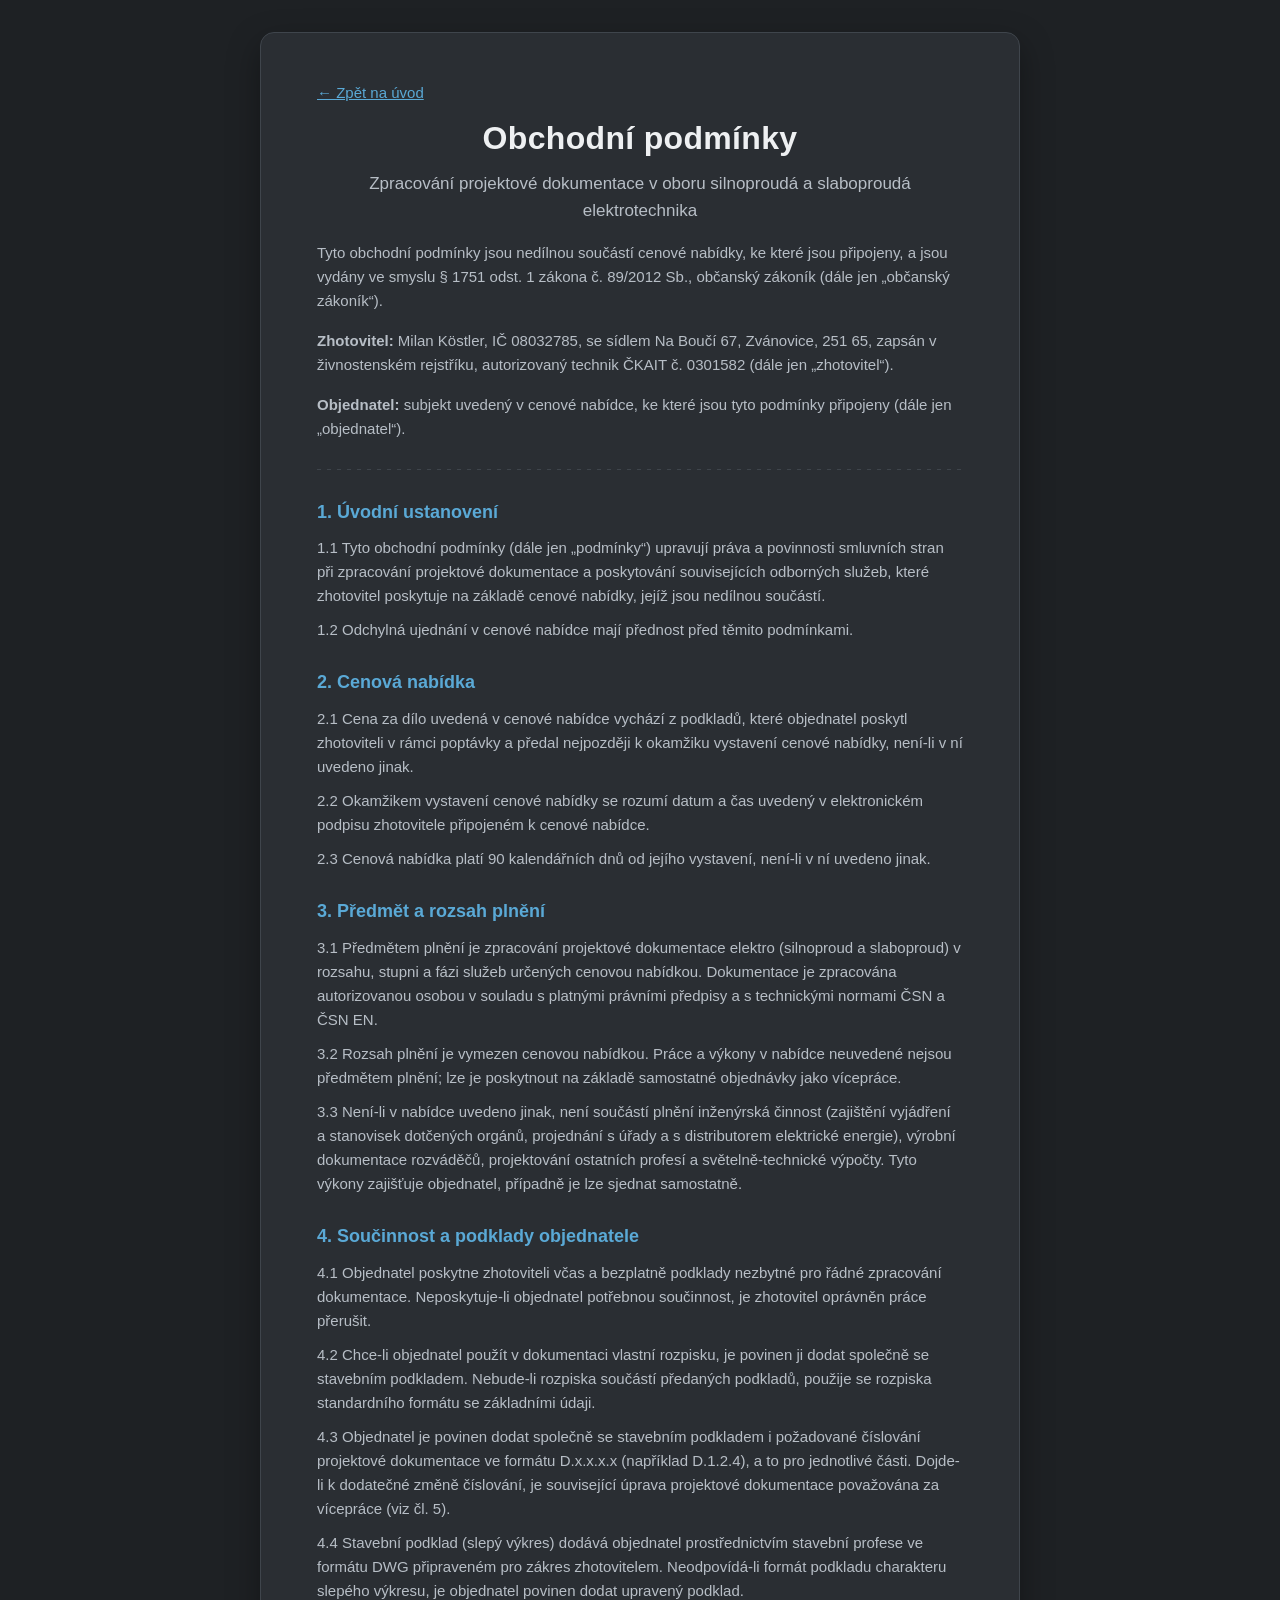
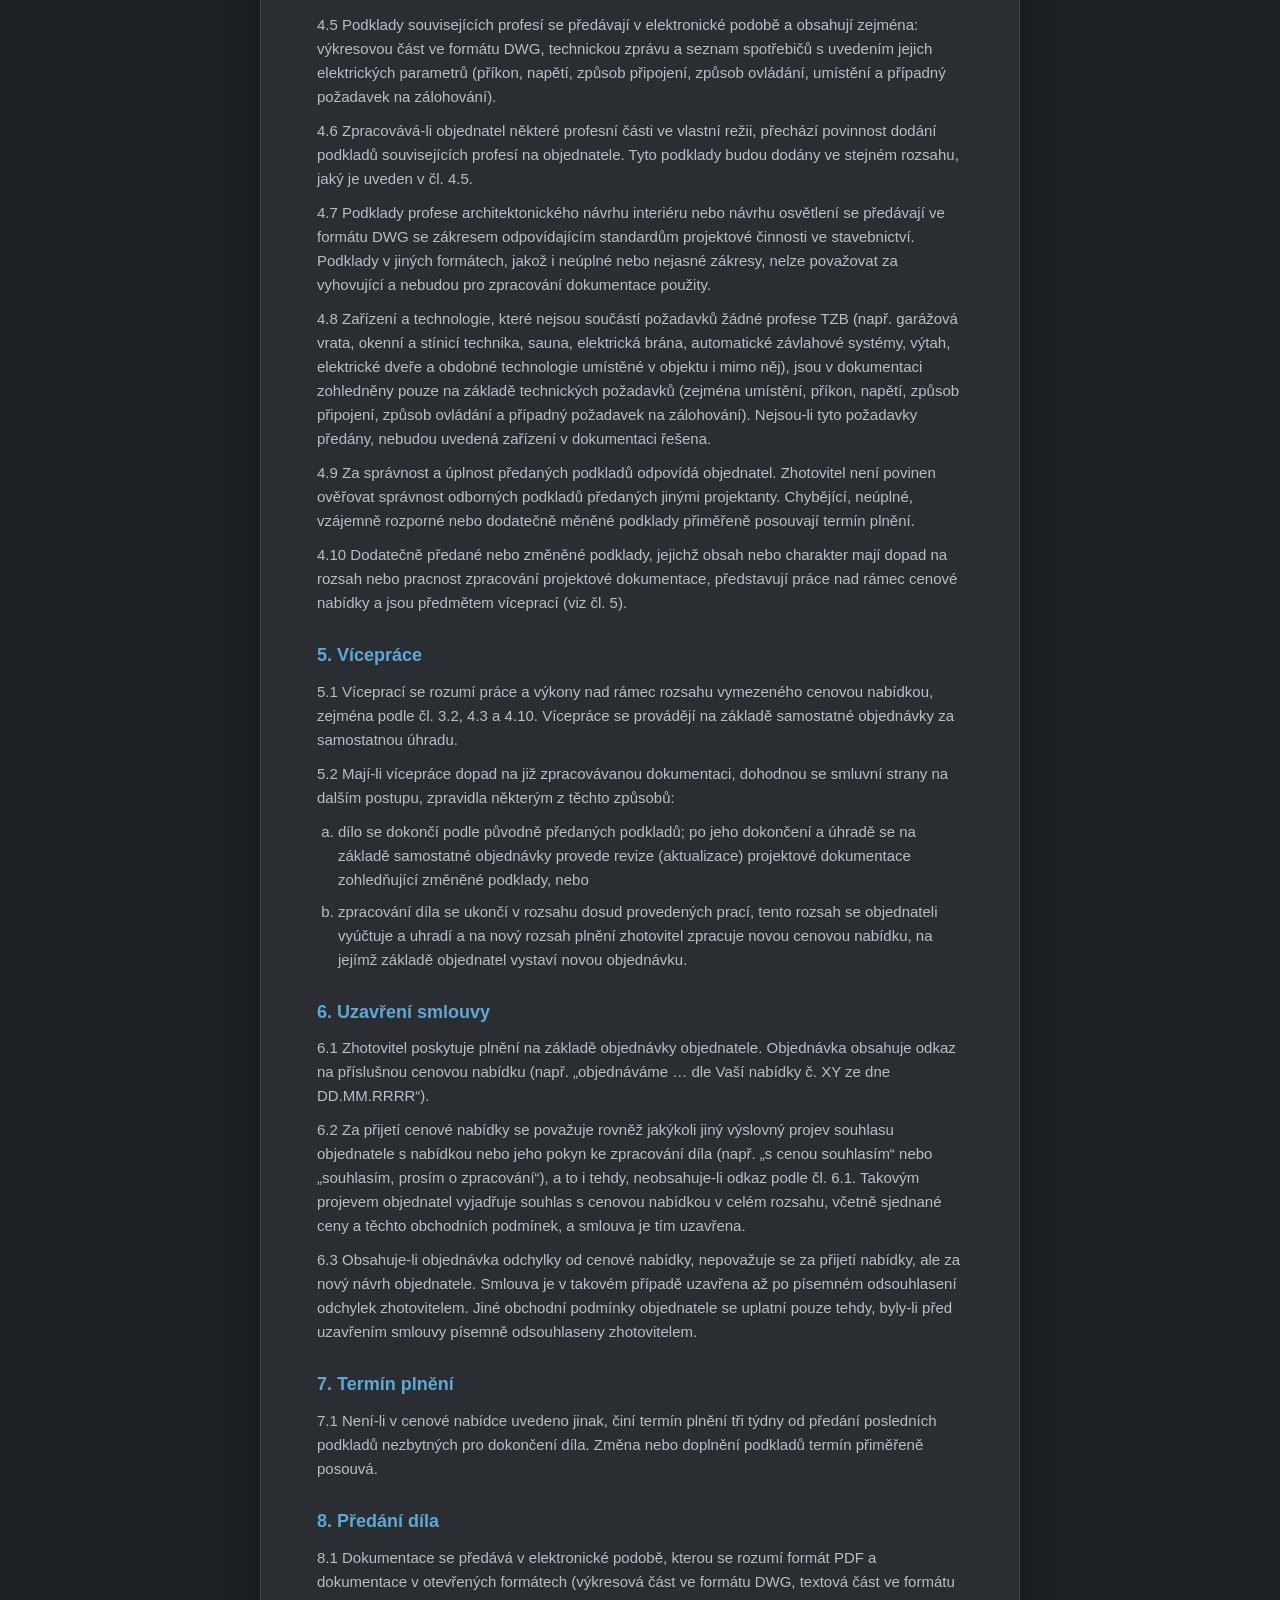
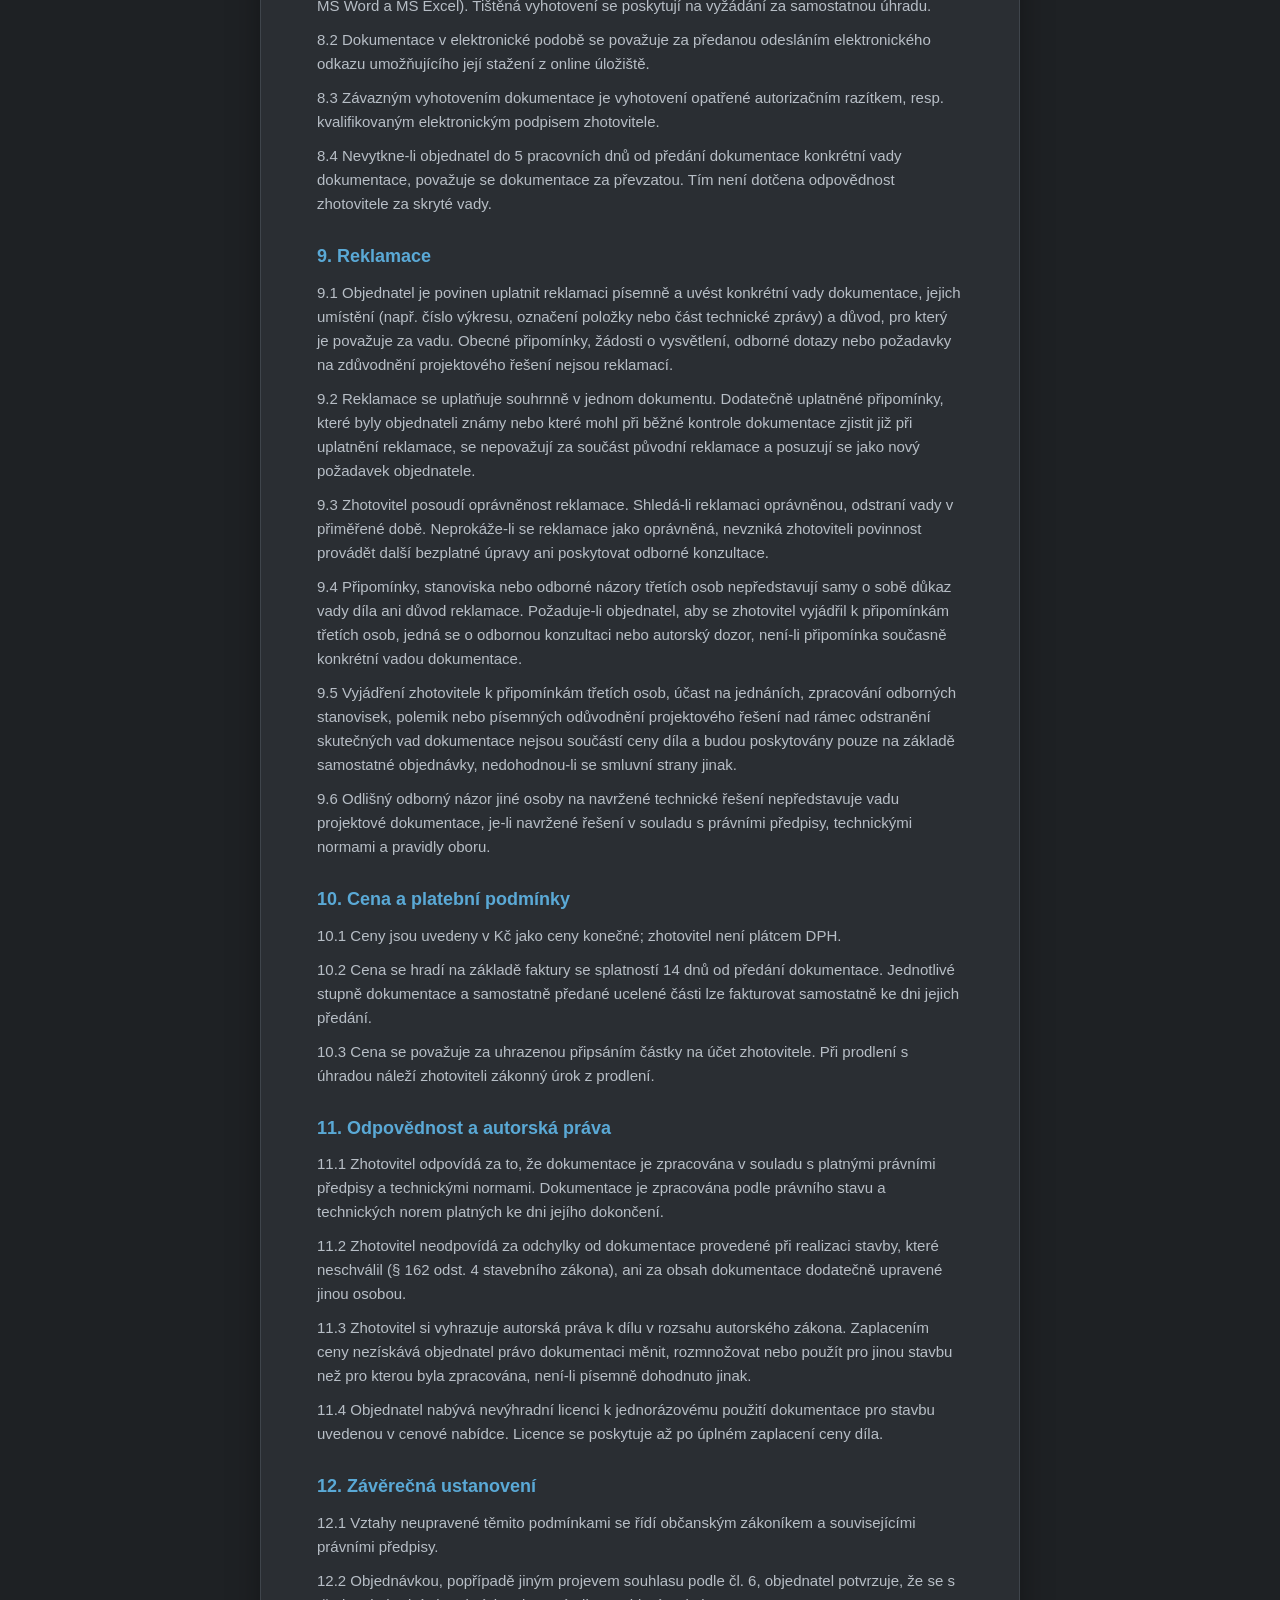
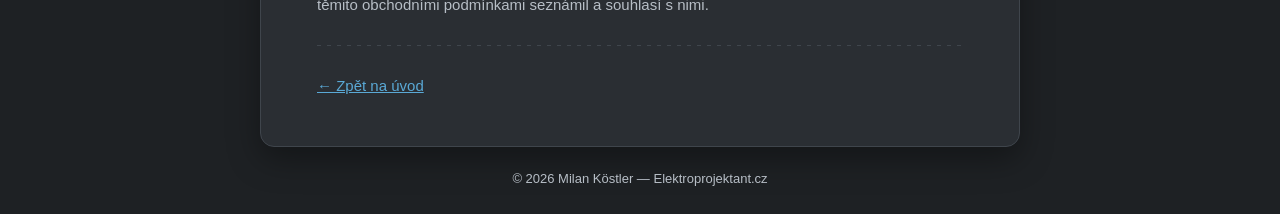
==== obchodni-podminky.html @ ad9bed16 "Add obchodní podmínky page Converts the Word terms document into a standalone HTML page matching the" ====
<!DOCTYPE html>
<html lang="cs">
<head>
<meta charset="UTF-8">
<meta name="viewport" content="width=device-width, initial-scale=1.0">
<title>Obchodní podmínky — Milan Köstler, Elektroprojektant.cz</title>
<meta name="description" content="Obchodní podmínky pro zpracování projektové dokumentace v oboru silnoproudá a slaboproudá elektrotechnika.">
<link rel="stylesheet" href="style.css">
</head>
<body>

<div class="page">
  <div class="card card--wide legal">

    <p class="back-link"><a href="index.html">&larr; Zpět na úvod</a></p>

    <header class="card-header">
      <h1>Obchodní podmínky</h1>
      <p class="subtitle">Zpracování projektové dokumentace v oboru silnoproudá a slaboproudá elektrotechnika</p>
    </header>

    <p class="legal-intro">Tyto obchodní podmínky jsou nedílnou součástí cenové nabídky, ke které jsou připojeny, a jsou vydány ve smyslu § 1751 odst. 1 zákona č. 89/2012 Sb., občanský zákoník (dále jen „občanský zákoník“).</p>

    <p class="legal-intro"><strong>Zhotovitel:</strong> Milan Köstler, IČ 08032785, se sídlem Na Boučí 67, Zvánovice, 251 65, zapsán v živnostenském rejstříku, autorizovaný technik ČKAIT č. 0301582 (dále jen „zhotovitel“).</p>

    <p class="legal-intro"><strong>Objednatel:</strong> subjekt uvedený v cenové nabídce, ke které jsou tyto podmínky připojeny (dále jen „objednatel“).</p>

    <div class="divider" aria-hidden="true"></div>

    <section class="legal-section">
      <h2>1. Úvodní ustanovení</h2>
      <p>1.1 Tyto obchodní podmínky (dále jen „podmínky“) upravují práva a povinnosti smluvních stran při zpracování projektové dokumentace a poskytování souvisejících odborných služeb, které zhotovitel poskytuje na základě cenové nabídky, jejíž jsou nedílnou součástí.</p>
      <p>1.2 Odchylná ujednání v cenové nabídce mají přednost před těmito podmínkami.</p>
    </section>

    <section class="legal-section">
      <h2>2. Cenová nabídka</h2>
      <p>2.1 Cena za dílo uvedená v cenové nabídce vychází z podkladů, které objednatel poskytl zhotoviteli v rámci poptávky a předal nejpozději k okamžiku vystavení cenové nabídky, není-li v ní uvedeno jinak.</p>
      <p>2.2 Okamžikem vystavení cenové nabídky se rozumí datum a čas uvedený v elektronickém podpisu zhotovitele připojeném k cenové nabídce.</p>
      <p>2.3 Cenová nabídka platí 90 kalendářních dnů od jejího vystavení, není-li v ní uvedeno jinak.</p>
    </section>

    <section class="legal-section">
      <h2>3. Předmět a rozsah plnění</h2>
      <p>3.1 Předmětem plnění je zpracování projektové dokumentace elektro (silnoproud a slaboproud) v rozsahu, stupni a fázi služeb určených cenovou nabídkou. Dokumentace je zpracována autorizovanou osobou v souladu s platnými právními předpisy a s technickými normami ČSN a ČSN EN.</p>
      <p>3.2 Rozsah plnění je vymezen cenovou nabídkou. Práce a výkony v nabídce neuvedené nejsou předmětem plnění; lze je poskytnout na základě samostatné objednávky jako vícepráce.</p>
      <p>3.3 Není-li v nabídce uvedeno jinak, není součástí plnění inženýrská činnost (zajištění vyjádření a stanovisek dotčených orgánů, projednání s úřady a s distributorem elektrické energie), výrobní dokumentace rozváděčů, projektování ostatních profesí a světelně-technické výpočty. Tyto výkony zajišťuje objednatel, případně je lze sjednat samostatně.</p>
    </section>

    <section class="legal-section">
      <h2>4. Součinnost a podklady objednatele</h2>
      <p>4.1 Objednatel poskytne zhotoviteli včas a bezplatně podklady nezbytné pro řádné zpracování dokumentace. Neposkytuje-li objednatel potřebnou součinnost, je zhotovitel oprávněn práce přerušit.</p>
      <p>4.2 Chce-li objednatel použít v dokumentaci vlastní rozpisku, je povinen ji dodat společně se stavebním podkladem. Nebude-li rozpiska součástí předaných podkladů, použije se rozpiska standardního formátu se základními údaji.</p>
      <p>4.3 Objednatel je povinen dodat společně se stavebním podkladem i požadované číslování projektové dokumentace ve formátu D.x.x.x.x (například D.1.2.4), a to pro jednotlivé části. Dojde-li k dodatečné změně číslování, je související úprava projektové dokumentace považována za vícepráce (viz čl. 5).</p>
      <p>4.4 Stavební podklad (slepý výkres) dodává objednatel prostřednictvím stavební profese ve formátu DWG připraveném pro zákres zhotovitelem. Neodpovídá-li formát podkladu charakteru slepého výkresu, je objednatel povinen dodat upravený podklad.</p>
      <p>4.5 Podklady souvisejících profesí se předávají v elektronické podobě a obsahují zejména: výkresovou část ve formátu DWG, technickou zprávu a seznam spotřebičů s uvedením jejich elektrických parametrů (příkon, napětí, způsob připojení, způsob ovládání, umístění a případný požadavek na zálohování).</p>
      <p>4.6 Zpracovává-li objednatel některé profesní části ve vlastní režii, přechází povinnost dodání podkladů souvisejících profesí na objednatele. Tyto podklady budou dodány ve stejném rozsahu, jaký je uveden v čl. 4.5.</p>
      <p>4.7 Podklady profese architektonického návrhu interiéru nebo návrhu osvětlení se předávají ve formátu DWG se zákresem odpovídajícím standardům projektové činnosti ve stavebnictví. Podklady v jiných formátech, jakož i neúplné nebo nejasné zákresy, nelze považovat za vyhovující a nebudou pro zpracování dokumentace použity.</p>
      <p>4.8 Zařízení a technologie, které nejsou součástí požadavků žádné profese TZB (např. garážová vrata, okenní a stínicí technika, sauna, elektrická brána, automatické závlahové systémy, výtah, elektrické dveře a obdobné technologie umístěné v objektu i mimo něj), jsou v dokumentaci zohledněny pouze na základě technických požadavků (zejména umístění, příkon, napětí, způsob připojení, způsob ovládání a případný požadavek na zálohování). Nejsou-li tyto požadavky předány, nebudou uvedená zařízení v dokumentaci řešena.</p>
      <p>4.9 Za správnost a úplnost předaných podkladů odpovídá objednatel. Zhotovitel není povinen ověřovat správnost odborných podkladů předaných jinými projektanty. Chybějící, neúplné, vzájemně rozporné nebo dodatečně měněné podklady přiměřeně posouvají termín plnění.</p>
      <p>4.10 Dodatečně předané nebo změněné podklady, jejichž obsah nebo charakter mají dopad na rozsah nebo pracnost zpracování projektové dokumentace, představují práce nad rámec cenové nabídky a jsou předmětem víceprací (viz čl. 5).</p>
    </section>

    <section class="legal-section">
      <h2>5. Vícepráce</h2>
      <p>5.1 Víceprací se rozumí práce a výkony nad rámec rozsahu vymezeného cenovou nabídkou, zejména podle čl. 3.2, 4.3 a 4.10. Vícepráce se provádějí na základě samostatné objednávky za samostatnou úhradu.</p>
      <p>5.2 Mají-li vícepráce dopad na již zpracovávanou dokumentaci, dohodnou se smluvní strany na dalším postupu, zpravidla některým z těchto způsobů:</p>
      <ol class="legal-list" type="a">
        <li>dílo se dokončí podle původně předaných podkladů; po jeho dokončení a úhradě se na základě samostatné objednávky provede revize (aktualizace) projektové dokumentace zohledňující změněné podklady, nebo</li>
        <li>zpracování díla se ukončí v rozsahu dosud provedených prací, tento rozsah se objednateli vyúčtuje a uhradí a na nový rozsah plnění zhotovitel zpracuje novou cenovou nabídku, na jejímž základě objednatel vystaví novou objednávku.</li>
      </ol>
    </section>

    <section class="legal-section">
      <h2>6. Uzavření smlouvy</h2>
      <p>6.1 Zhotovitel poskytuje plnění na základě objednávky objednatele. Objednávka obsahuje odkaz na příslušnou cenovou nabídku (např. „objednáváme … dle Vaší nabídky č. XY ze dne DD.MM.RRRR“).</p>
      <p>6.2 Za přijetí cenové nabídky se považuje rovněž jakýkoli jiný výslovný projev souhlasu objednatele s nabídkou nebo jeho pokyn ke zpracování díla (např. „s cenou souhlasím“ nebo „souhlasím, prosím o zpracování“), a to i tehdy, neobsahuje-li odkaz podle čl. 6.1. Takovým projevem objednatel vyjadřuje souhlas s cenovou nabídkou v celém rozsahu, včetně sjednané ceny a těchto obchodních podmínek, a smlouva je tím uzavřena.</p>
      <p>6.3 Obsahuje-li objednávka odchylky od cenové nabídky, nepovažuje se za přijetí nabídky, ale za nový návrh objednatele. Smlouva je v takovém případě uzavřena až po písemném odsouhlasení odchylek zhotovitelem. Jiné obchodní podmínky objednatele se uplatní pouze tehdy, byly-li před uzavřením smlouvy písemně odsouhlaseny zhotovitelem.</p>
    </section>

    <section class="legal-section">
      <h2>7. Termín plnění</h2>
      <p>7.1 Není-li v cenové nabídce uvedeno jinak, činí termín plnění tři týdny od předání posledních podkladů nezbytných pro dokončení díla. Změna nebo doplnění podkladů termín přiměřeně posouvá.</p>
    </section>

    <section class="legal-section">
      <h2>8. Předání díla</h2>
      <p>8.1 Dokumentace se předává v elektronické podobě, kterou se rozumí formát PDF a dokumentace v otevřených formátech (výkresová část ve formátu DWG, textová část ve formátu MS Word a MS Excel). Tištěná vyhotovení se poskytují na vyžádání za samostatnou úhradu.</p>
      <p>8.2 Dokumentace v elektronické podobě se považuje za předanou odesláním elektronického odkazu umožňujícího její stažení z online úložiště.</p>
      <p>8.3 Závazným vyhotovením dokumentace je vyhotovení opatřené autorizačním razítkem, resp. kvalifikovaným elektronickým podpisem zhotovitele.</p>
      <p>8.4 Nevytkne-li objednatel do 5 pracovních dnů od předání dokumentace konkrétní vady dokumentace, považuje se dokumentace za převzatou. Tím není dotčena odpovědnost zhotovitele za skryté vady.</p>
    </section>

    <section class="legal-section">
      <h2>9. Reklamace</h2>
      <p>9.1 Objednatel je povinen uplatnit reklamaci písemně a uvést konkrétní vady dokumentace, jejich umístění (např. číslo výkresu, označení položky nebo část technické zprávy) a důvod, pro který je považuje za vadu. Obecné připomínky, žádosti o vysvětlení, odborné dotazy nebo požadavky na zdůvodnění projektového řešení nejsou reklamací.</p>
      <p>9.2 Reklamace se uplatňuje souhrnně v jednom dokumentu. Dodatečně uplatněné připomínky, které byly objednateli známy nebo které mohl při běžné kontrole dokumentace zjistit již při uplatnění reklamace, se nepovažují za součást původní reklamace a posuzují se jako nový požadavek objednatele.</p>
      <p>9.3 Zhotovitel posoudí oprávněnost reklamace. Shledá-li reklamaci oprávněnou, odstraní vady v přiměřené době. Neprokáže-li se reklamace jako oprávněná, nevzniká zhotoviteli povinnost provádět další bezplatné úpravy ani poskytovat odborné konzultace.</p>
      <p>9.4 Připomínky, stanoviska nebo odborné názory třetích osob nepředstavují samy o sobě důkaz vady díla ani důvod reklamace. Požaduje-li objednatel, aby se zhotovitel vyjádřil k připomínkám třetích osob, jedná se o odbornou konzultaci nebo autorský dozor, není-li připomínka současně konkrétní vadou dokumentace.</p>
      <p>9.5 Vyjádření zhotovitele k připomínkám třetích osob, účast na jednáních, zpracování odborných stanovisek, polemik nebo písemných odůvodnění projektového řešení nad rámec odstranění skutečných vad dokumentace nejsou součástí ceny díla a budou poskytovány pouze na základě samostatné objednávky, nedohodnou-li se smluvní strany jinak.</p>
      <p>9.6 Odlišný odborný názor jiné osoby na navržené technické řešení nepředstavuje vadu projektové dokumentace, je-li navržené řešení v souladu s právními předpisy, technickými normami a pravidly oboru.</p>
    </section>

    <section class="legal-section">
      <h2>10. Cena a platební podmínky</h2>
      <p>10.1 Ceny jsou uvedeny v Kč jako ceny konečné; zhotovitel není plátcem DPH.</p>
      <p>10.2 Cena se hradí na základě faktury se splatností 14 dnů od předání dokumentace. Jednotlivé stupně dokumentace a samostatně předané ucelené části lze fakturovat samostatně ke dni jejich předání.</p>
      <p>10.3 Cena se považuje za uhrazenou připsáním částky na účet zhotovitele. Při prodlení s úhradou náleží zhotoviteli zákonný úrok z prodlení.</p>
    </section>

    <section class="legal-section">
      <h2>11. Odpovědnost a autorská práva</h2>
      <p>11.1 Zhotovitel odpovídá za to, že dokumentace je zpracována v souladu s platnými právními předpisy a technickými normami. Dokumentace je zpracována podle právního stavu a technických norem platných ke dni jejího dokončení.</p>
      <p>11.2 Zhotovitel neodpovídá za odchylky od dokumentace provedené při realizaci stavby, které neschválil (§ 162 odst. 4 stavebního zákona), ani za obsah dokumentace dodatečně upravené jinou osobou.</p>
      <p>11.3 Zhotovitel si vyhrazuje autorská práva k dílu v rozsahu autorského zákona. Zaplacením ceny nezískává objednatel právo dokumentaci měnit, rozmnožovat nebo použít pro jinou stavbu než pro kterou byla zpracována, není-li písemně dohodnuto jinak.</p>
      <p>11.4 Objednatel nabývá nevýhradní licenci k jednorázovému použití dokumentace pro stavbu uvedenou v cenové nabídce. Licence se poskytuje až po úplném zaplacení ceny díla.</p>
    </section>

    <section class="legal-section">
      <h2>12. Závěrečná ustanovení</h2>
      <p>12.1 Vztahy neupravené těmito podmínkami se řídí občanským zákoníkem a souvisejícími právními předpisy.</p>
      <p>12.2 Objednávkou, popřípadě jiným projevem souhlasu podle čl. 6, objednatel potvrzuje, že se s těmito obchodními podmínkami seznámil a souhlasí s nimi.</p>
    </section>

    <div class="divider" aria-hidden="true"></div>

    <p class="back-link"><a href="index.html">&larr; Zpět na úvod</a></p>

  </div>

  <p class="copyright">&copy; 2026 Milan Köstler — Elektroprojektant.cz</p>
</div>

</body>
</html>
---- style.css ----
:root {
  --color-page-bg: #1e2124;
  --color-card-bg: #2a2e33;
  --color-card-bg-alt: #33383e;
  --color-text: #eef0f2;
  --color-text-muted: #b7bec6;
  --color-accent: #5aa9d6;
  --color-border: #3f454c;
  --max-width: 800px;
  --radius: 14px;
}

* {
  box-sizing: border-box;
}

html {
  -webkit-text-size-adjust: 100%;
}

body {
  margin: 0;
  font-family: -apple-system, BlinkMacSystemFont, "Segoe UI", Roboto, "Helvetica Neue", Arial, sans-serif;
  color: var(--color-text);
  background: var(--color-page-bg);
  line-height: 1.6;
}

.page {
  min-height: 100vh;
  padding: 32px 16px 24px;
  display: flex;
  flex-direction: column;
  align-items: center;
}

a {
  color: var(--color-accent);
}

a:hover,
a:focus {
  text-decoration: none;
}

.card {
  width: 100%;
  max-width: var(--max-width);
  background: var(--color-card-bg);
  border: 1px solid var(--color-border);
  border-radius: var(--radius);
  box-shadow: 0 12px 32px rgba(0, 0, 0, 0.35);
  padding: 36px 24px;
}

.card-header {
  text-align: center;
}

.card-header h1 {
  margin: 0;
  font-size: 2rem;
  letter-spacing: 0.01em;
}

.card-header .subtitle {
  margin: 6px 0 0;
  color: var(--color-accent);
  font-size: 1.0625rem;
  font-weight: 600;
}

.lead {
  max-width: 46em;
  margin: 22px auto 0;
  text-align: center;
  color: var(--color-text-muted);
  font-size: 1.0625rem;
}

.scope-list {
  max-width: 32em;
  margin: 14px auto 0;
  padding: 0;
  list-style: none;
  text-align: center;
  color: var(--color-text-muted);
  font-size: 1.0625rem;
}

.scope-list li {
  padding: 4px 0;
}

.divider {
  height: 1px;
  margin: 28px 0;
  background-image: linear-gradient(to right, var(--color-border) 40%, transparent 0%);
  background-size: 10px 1px;
  background-repeat: repeat-x;
  border: none;
}

.card-footer {
  display: flex;
  flex-direction: column;
  gap: 18px;
}

.credentials,
.contact {
  margin: 0;
  display: grid;
  grid-template-columns: max-content 1fr;
  gap: 6px 16px;
  font-size: 0.9375rem;
}

.credentials div,
.contact div {
  display: contents;
}

dt {
  color: var(--color-text-muted);
  font-weight: 600;
}

dd {
  margin: 0;
  color: var(--color-text);
}

.contact dd a {
  font-weight: 600;
}

.copyright {
  margin: 22px 0 0;
  font-size: 0.8125rem;
  color: var(--color-text-muted);
  text-align: center;
}

.card--wide {
  max-width: 760px;
}

.legal .card-header {
  margin-top: 8px;
}

.legal .subtitle {
  font-weight: 400;
  color: var(--color-text-muted);
}

.back-link {
  margin: 0;
  font-size: 0.9375rem;
}

.legal-intro {
  color: var(--color-text-muted);
  font-size: 0.9375rem;
  margin: 16px 0 0;
}

.legal-section {
  margin-top: 26px;
}

.legal-section h2 {
  font-size: 1.125rem;
  margin: 0 0 10px;
  color: var(--color-accent);
}

.legal-section p {
  margin: 0 0 10px;
  color: var(--color-text-muted);
  font-size: 0.9375rem;
}

.legal-list {
  margin: 0 0 10px;
  padding-left: 1.4em;
  color: var(--color-text-muted);
  font-size: 0.9375rem;
}

.legal-list li {
  margin-bottom: 8px;
}

.footer-links {
  margin: 14px 0 0;
  text-align: center;
  font-size: 0.875rem;
}

@media (min-width: 640px) {
  .card {
    padding: 48px 56px;
  }

  .credentials,
  .contact {
    grid-template-columns: 110px 1fr;
  }
}
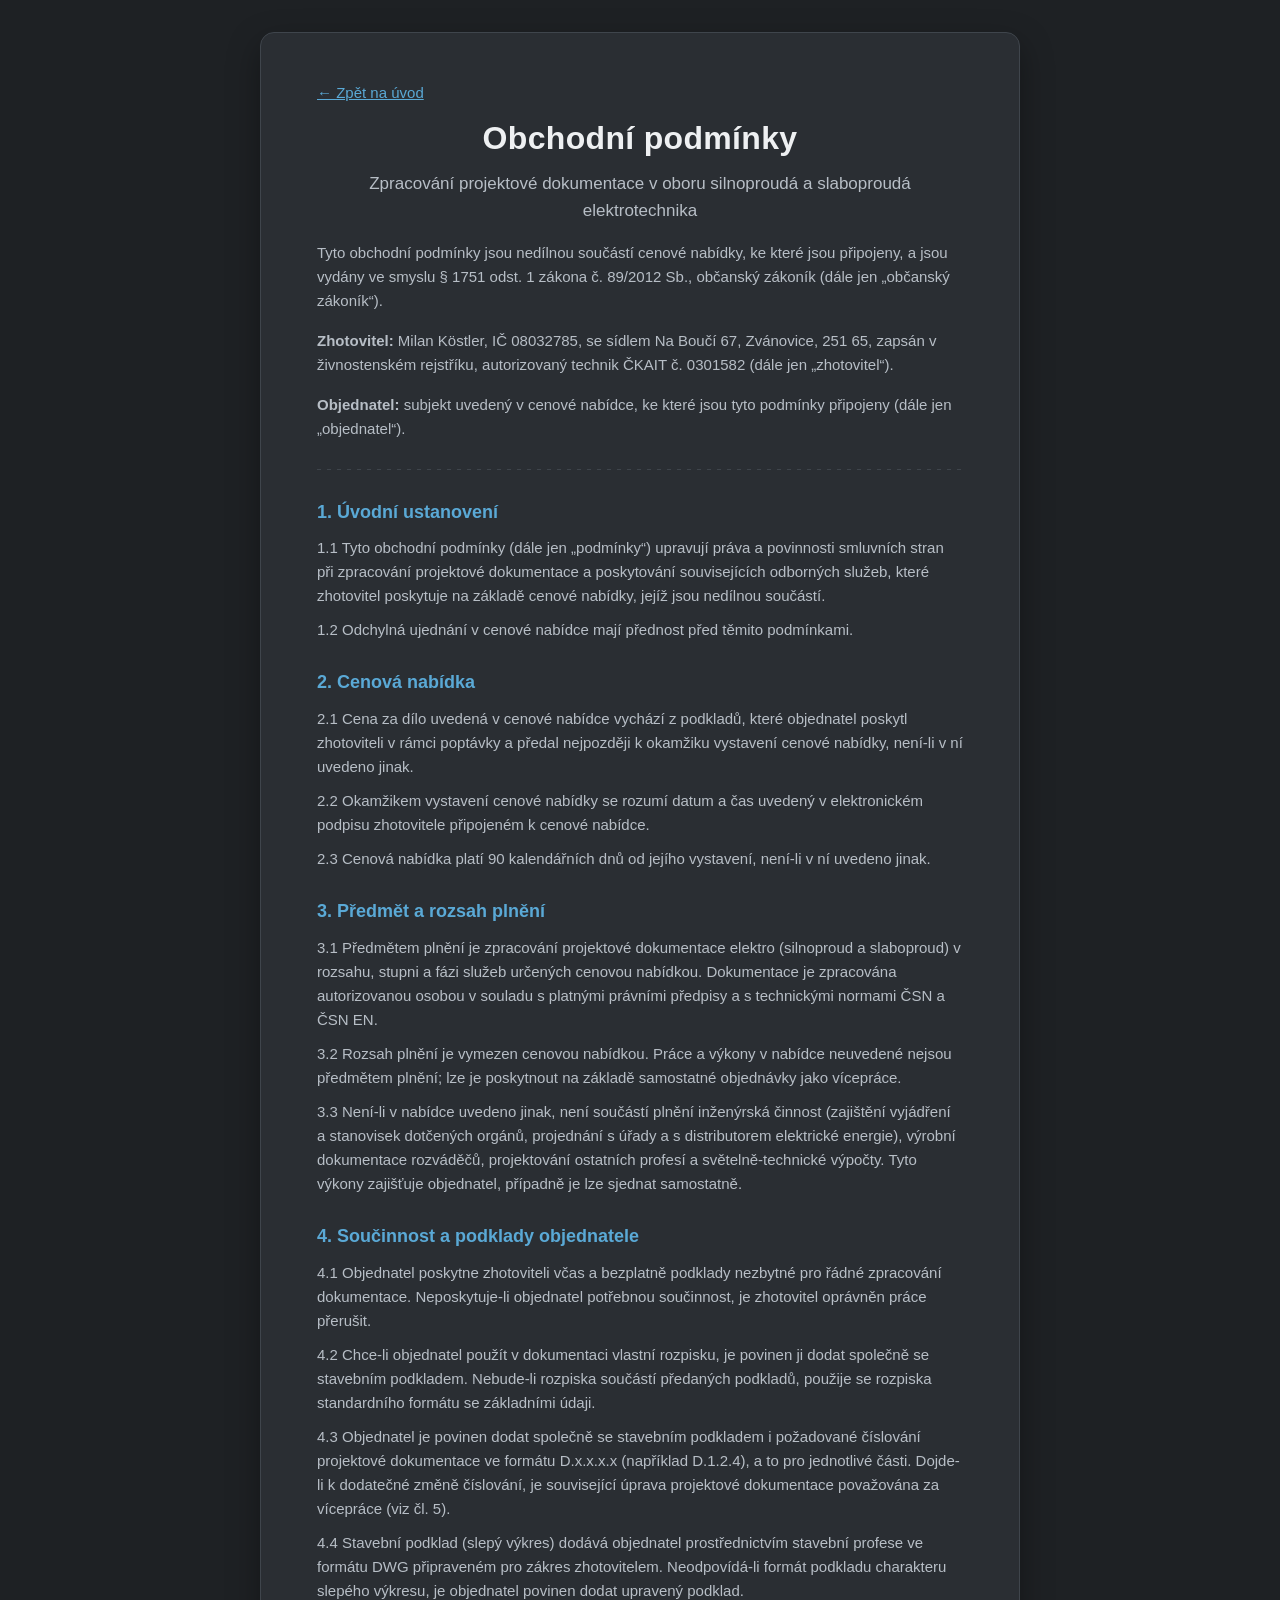
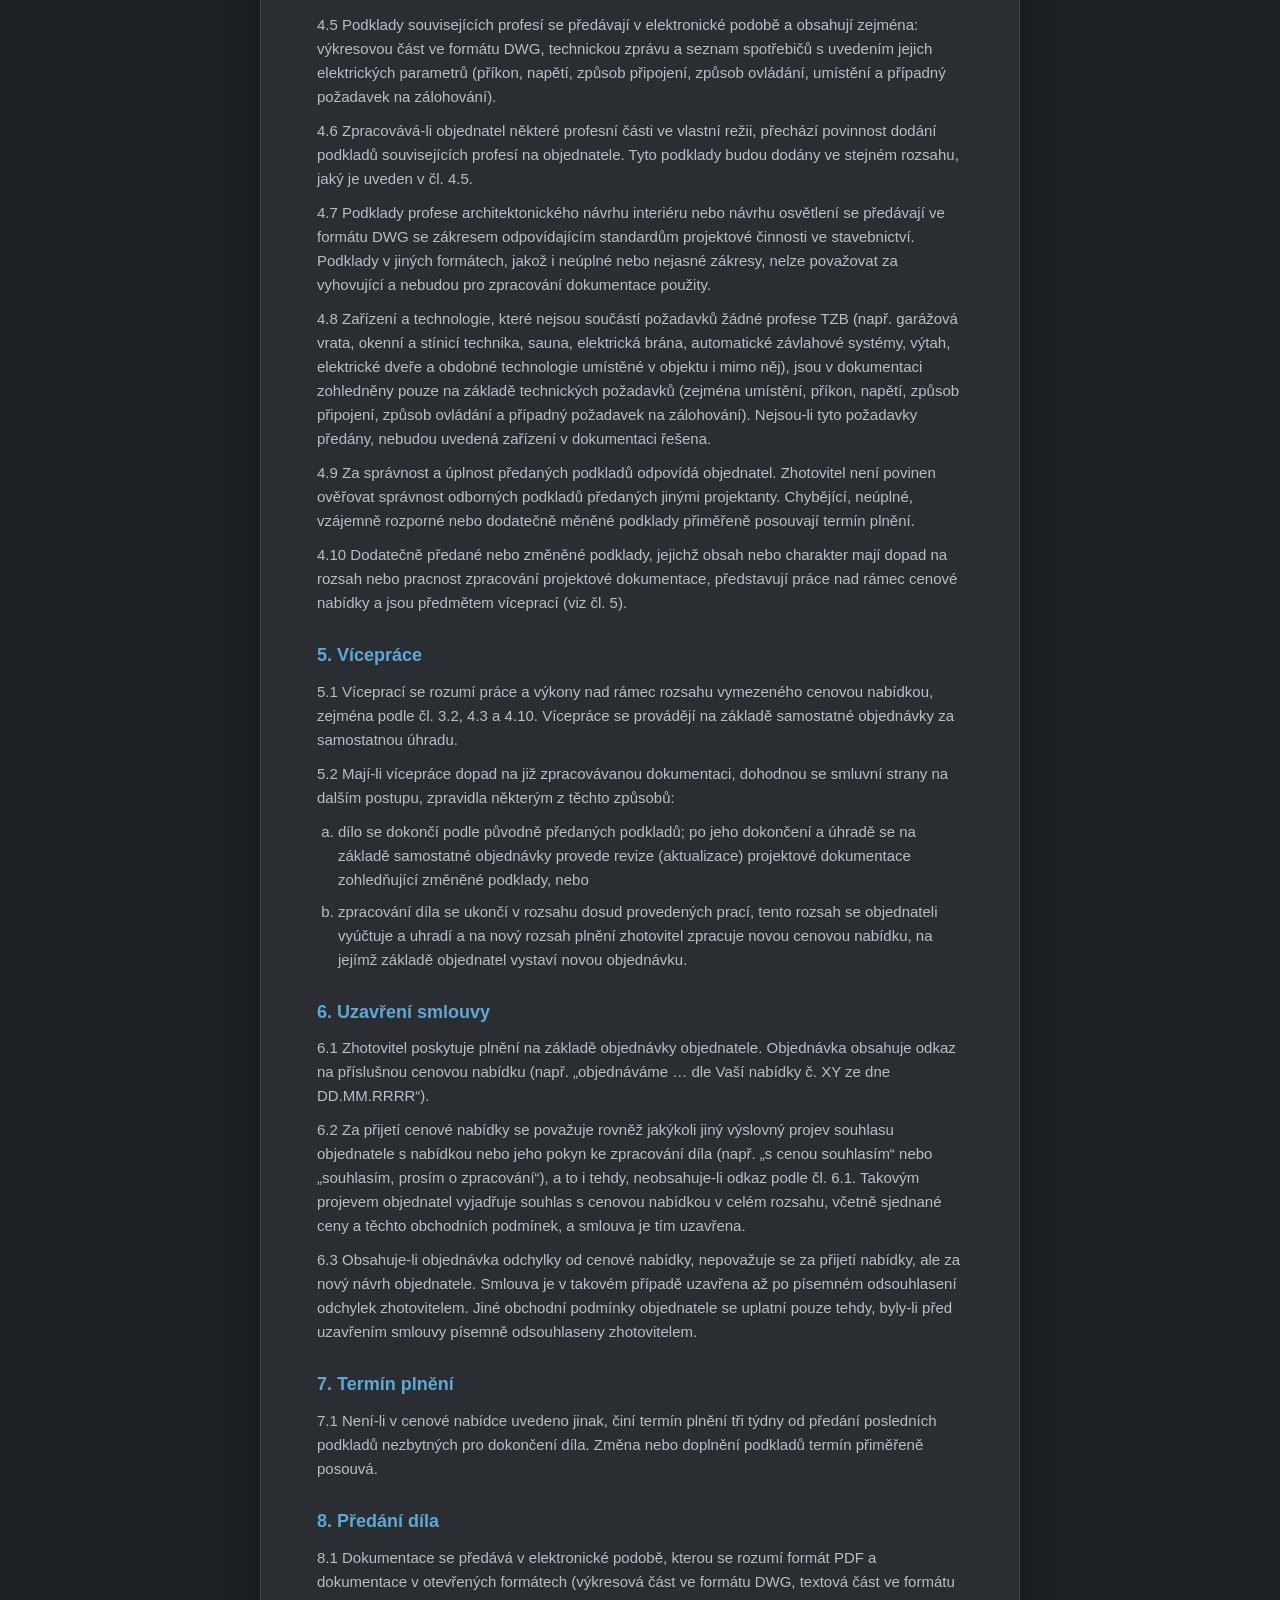
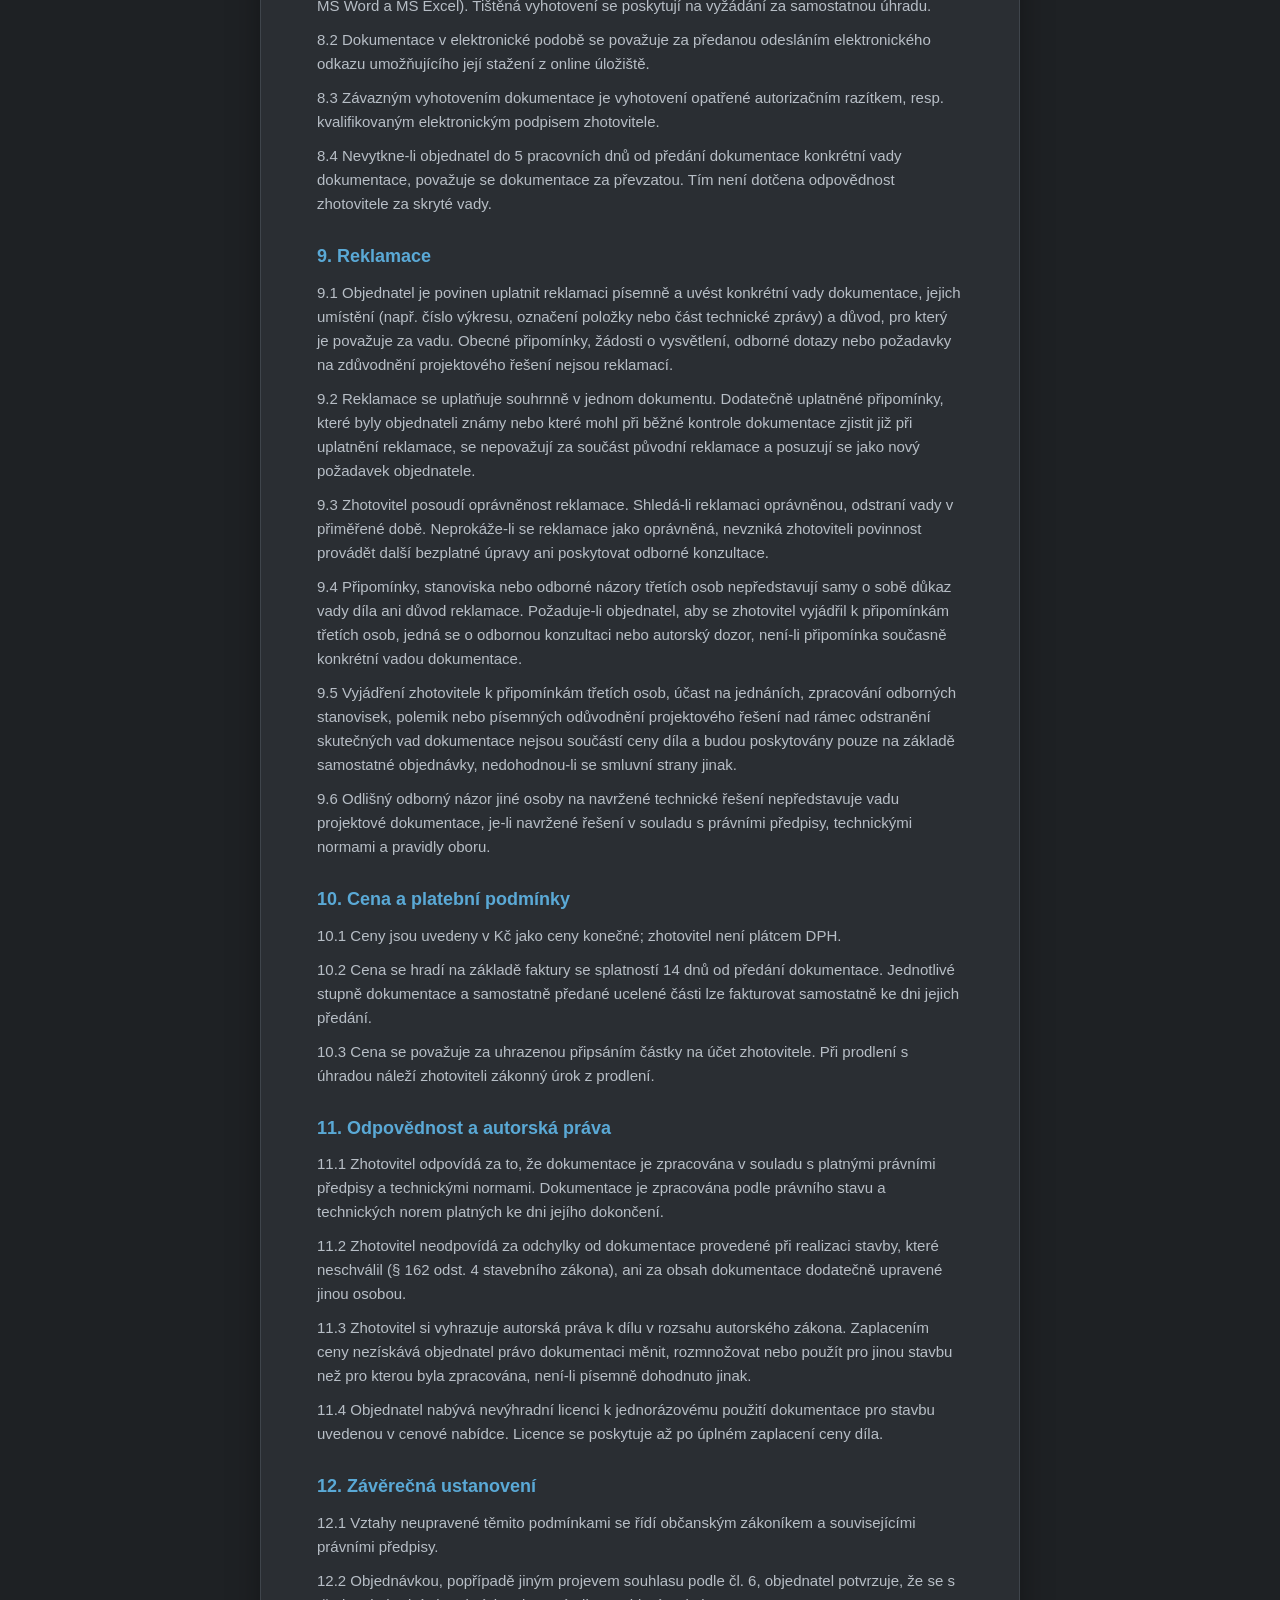
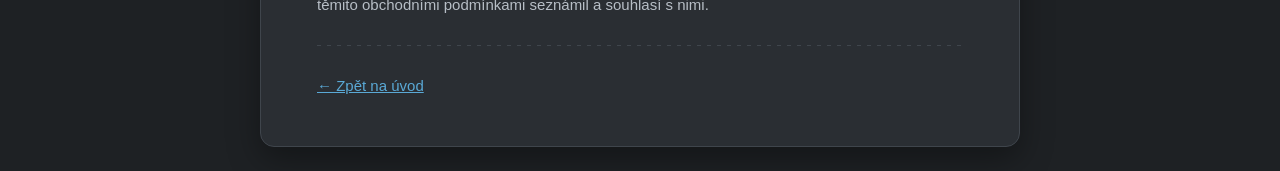
==== commit b9ad8f3c: "Remove copyright footer line Not part of the original vizitka and not requested; a hardcoded static " ====
--- a/obchodni-podminky.html
+++ b/obchodni-podminky.html
@@ -127,8 +127,6 @@
     <p class="back-link"><a href="index.html">&larr; Zpět na úvod</a></p>
 
   </div>
-
-  <p class="copyright">&copy; 2026 Milan Köstler — Elektroprojektant.cz</p>
 </div>
 
 </body>
--- a/style.css
+++ b/style.css
@@ -135,13 +135,6 @@
   font-weight: 600;
 }
 
-.copyright {
-  margin: 22px 0 0;
-  font-size: 0.8125rem;
-  color: var(--color-text-muted);
-  text-align: center;
-}
-
 .card--wide {
   max-width: 760px;
 }
